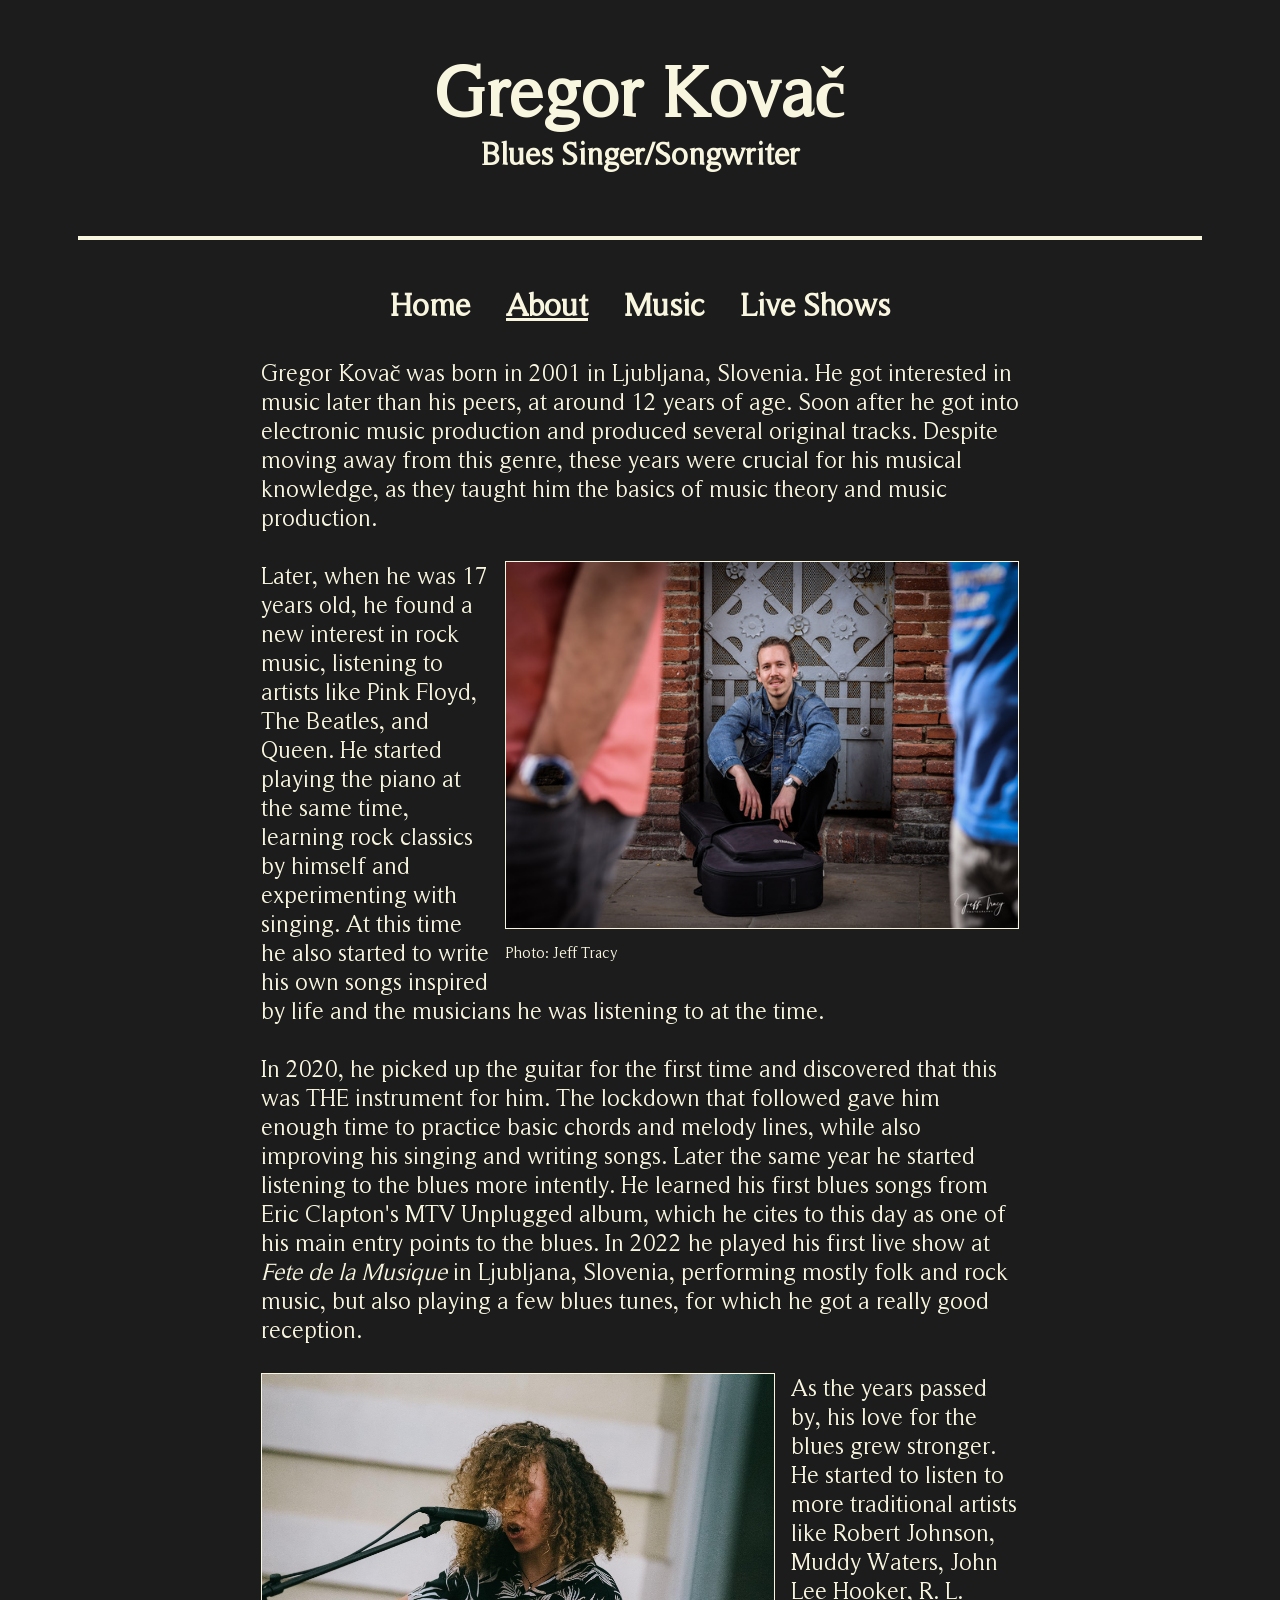
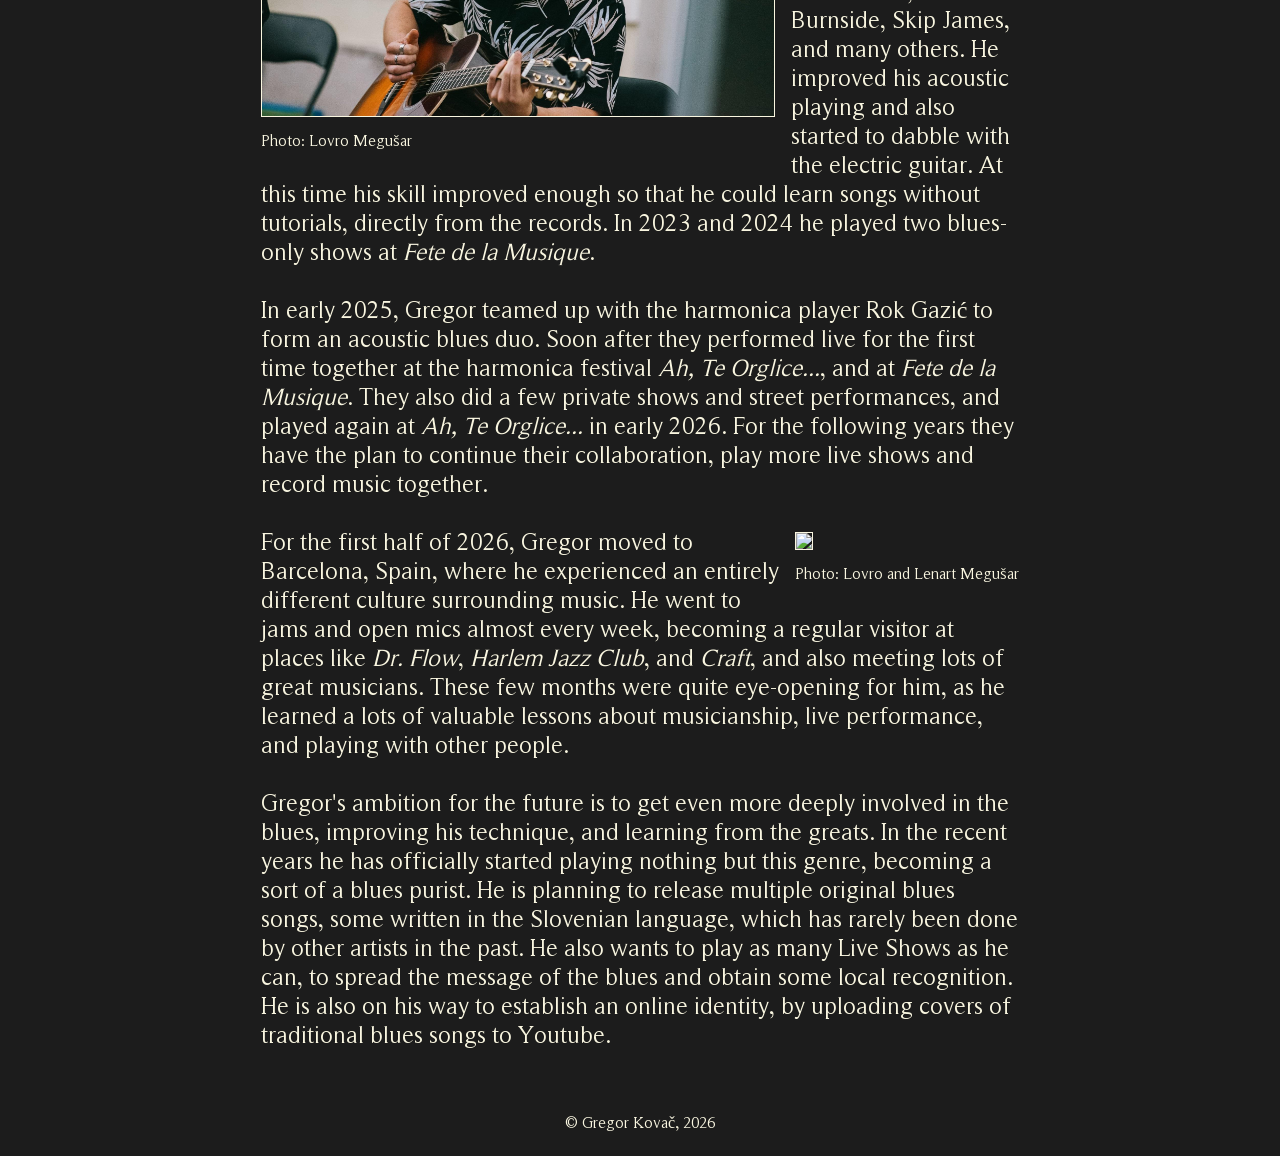
==== about.html @ 27a19f82 "Initial commit" ====
<!doctype html>
<html>
  <head>
    <link rel="stylesheet" href="style.css" />
    <title>Gregor Kovač</title>
    <link rel="icon" type="image/x-icon" href="images/favicon.ico">
  </head>

  <body>
    <h1 class="fade-in">Gregor Kovač</h1>
    <h2 id="subtitle" class="fade-in delay-1">Blues Singer/Songwriter</h2>
    <br></br>
    <div class="horizontal-line"></div>
    <br></br>
    <div class="fade-in delay-1" id="page-buttons">
      <a href="index.html" class="page-button">Home</a>
      <a href="about.html" class="page-button page-button-active">About</a>
      <a href="music.html" class="page-button">Music</a>
      <a href="live.html" class="page-button">Live Shows</a>
    </div>
    <div class="body-content fade-in delay-3">
      <p>
        Gregor Kovač was born in 2001 in Ljubljana, Slovenia. He got interested in music
        later than his peers, at around 12 years of age. Soon after he got into electronic music
        production and produced several original tracks. Despite moving away from this genre, 
        these years were crucial for his musical knowledge, as they taught him the basics of 
        music theory and music production. 
        <br/> <br/>
        <span class="wrap-right">
          <img src="images/gregor3.jpeg" width="512px"/>
          <br/>
          <span class="imgcaption">Photo: Jeff Tracy</span>
        </span>
        Later, when he was 17 years old, he found a new interest in rock music, listening to artists like
        Pink Floyd, The Beatles, and Queen. He started playing the piano at the same time, learning rock
        classics by himself and experimenting with singing. At this time he also started to write his
        own songs inspired by life and the musicians he was listening to at the time.
        <br/><br/>
        In 2020, he picked up the guitar for the first time and discovered that this was THE instrument for
        him. The lockdown that followed gave him enough time to practice basic chords and melody lines, while
        also improving his singing and writing songs. Later the same year he started listening to the blues more
        intently. He learned his first blues songs from Eric Clapton's MTV Unplugged album, which he cites
        to this day as one of his main entry points to the blues. In 2022 he played his first live show at <i>Fete de la Musique</i>
        in Ljubljana, Slovenia, performing mostly folk and rock music, but also playing a few blues tunes,
        for which he got a really good reception.
        <br/><br/>
        <span class="wrap-left">
          <img src="images/gregor4.JPG" width="512px"/>
          <br/>
          <span class="imgcaption">Photo: Lovro Megušar</span>
        </span>
        As the years passed by, his love for the blues grew stronger. He started to listen to more traditional
        artists like Robert Johnson, Muddy Waters, John Lee Hooker, R. L. Burnside, Skip James, and many others. 
        He improved his acoustic playing and also started to dabble with the electric guitar. 
        At this time his skill improved enough so that he could learn songs without tutorials, directly from the records.
        In 2023 and 2024 he played two blues-only shows at <i>Fete de la Musique</i>.
        <br/><br/>
        In early 2025, Gregor teamed up with the harmonica player Rok Gazić to form an acoustic blues duo. Soon after
        they performed live for the first time together at the harmonica festival <i>Ah, Te Orglice...</i>, and at
        <i>Fete de la Musique</i>. They also did a few private shows and street performances, and played again at <i>Ah, Te Orglice...</i>
        in early 2026. For the following years they have the plan to continue their collaboration, play more live
        shows and record music together. 
        <br/><br/>
        <span class="wrap-right">
          <img src="images/gregor2.jpg" width="512px"/>
          <br/>
          <span class="imgcaption">Photo: Lovro and Lenart Megušar</span>
        </span>
        For the first half of 2026, Gregor moved to Barcelona, Spain, where he experienced an entirely different
        culture surrounding music. He went to jams and open mics almost every week, becoming a regular visitor
        at places like <i>Dr. Flow</i>, <i>Harlem Jazz Club</i>, and <i>Craft</i>, and also meeting
        lots of great musicians. These few months were quite eye-opening for him, as he learned a lots of
        valuable lessons about musicianship, live performance, and playing with other people.
        <br/><br/>
        Gregor's ambition for the future is to get even more deeply involved in the blues, improving his technique,
        and learning from the greats. In the recent years he has officially started playing nothing but this genre, 
        becoming a sort of a blues purist. He is planning to release multiple original blues songs, some written
        in the Slovenian language, which has rarely been done by other artists in the past. He also wants to play
        as many Live Shows as he can, to spread the message of the blues and obtain some local recognition. He is also
        on his way to establish an online identity, by uploading covers of traditional blues songs to Youtube.
      </p>
    </div>
    <!-- <div class="horizontal-line-thin"></div> -->
    <div class="footer">&copy; Gregor Kovač, 2026</div>

  </body>
</html>
---- style.css ----
@font-face {
  font-family: "OldStyle";
  src: url("./fonts/OLDSH___.TTF") format("truetype");
  font-weight: normal;
  font-style: normal;
}

@font-face {
  font-family: "RomanSerif";
  src: url("./fonts/RomanSerif.ttf") format("truetype");
  font-weight: normal;
  font-style: normal;
}

:root {
  --bg: #1c1c1c;
  --text: #f9f6e0;
  --hover: #2f2f2f;
  --link: #ff3e3e;
  --link-hover: #ff9090;
}

body {
  font-family: "RomanSerif", serif;
  background-color: var(--bg);
  color: var(--text);
}

.fade-in {
  opacity: 0;
  animation: fadeIn 1s ease forwards;
}

.delay-1 {
  animation-delay: 0s;
}
.delay-2 {
  animation-delay: 0.2s;
}
.delay-3 {
  animation-delay: 0.4s;
}
.delay-4 {
  animation-delay: 0.6s;
}
.delay-5 {
  animation-delay: 0.8s;
}

@keyframes fadeIn {
  from {
    opacity: 0;
  }
  to {
    opacity: 1;
  }
}

h1 {
  font-size: 72px;
  text-align: center;
  transition: color 0.5s ease;
}

h2 {
  font-size: 32px;
  text-align: center;
}

h3 {
  font-size: 28px;
  text-align: center;
}

#subtitle {
  padding-top: 0px;
  margin-top: -48px;
}

.horizontal-line {
  outline: 2px solid var(--text);
  margin-left: 72px;
  margin-right: 72px;
  transform: scaleX(0);
  transform-origin: center;
  animation: lineGrow 1s ease forwards;
}

.horizontal-line-thin {
  outline: 1px solid var(--text);
  margin-left: 72px;
  margin-right: 72px;
}

@keyframes lineGrow {
  to {
    transform: scaleX(1);
  }
}

p {
  font-size: 24px;
  padding-left: 20%;
  padding-right: 20%;
}

.page-button {
  font-size: 32px;
  text-align: center;
  color: var(--text);
  text-decoration: none;
  /* display: block; */
  font-weight: bold;
  padding: 10px;
  border-radius: 4px;
  transition: background-color 0.5s ease;
}

.page-button:hover {
  color: var(--text);
  background-color: var(--hover);
}

.page-button-active {
  text-decoration: underline;
}

#page-buttons {
  display: flex;
  justify-content: center;
  gap: 16px;
}

.card {
  display: flex;
  align-items: flex-start;
  gap: 20px;
  padding: 16px;
  /* border: 1px solid var(--text); */
  border: 1px solid var(--text);
  border-radius: 4px;
  width: 70%;
  margin: 32px auto;
  transition:
    background-color 0.5s ease,
    scale 0.5s ease,
    border-right-width 0.5s ease,
    border-bottom-width 0.5s ease;
}

.card:hover {
  background-color: var(--hover);
  scale: 1.02;
}

.card-content {
  display: flex;
  flex-direction: column;
}

.card-title {
  font-size: 42px;
  font-weight: bold;
  margin-bottom: 8px;
}

.card-body {
  font-size: 24px;
}

.card-link {
  display: block;
  text-decoration: none;
  color: inherit;
}

a {
  color: var(--link);
  transition:
    color 0.5s ease,
    scale 0.5s ease;
}

a:hover {
  color: var(--link-hover);
}

.wrap-right {
  float: right;
  margin: 0 0 16px 16px;
}

.wrap-left {
  float: left;
  margin: 0 16px 16px 0;
}

.imgcaption {
  margin-top: 3px;
  font-size: 16px;
  text-align: left;
  color: var(--text);
}

img {
  border: 1px solid var(--text);
  /* border-radius: 4px; */
}

.footer {
  text-align: center;
  margin-top: 64px;
  margin-bottom: 24px;
}
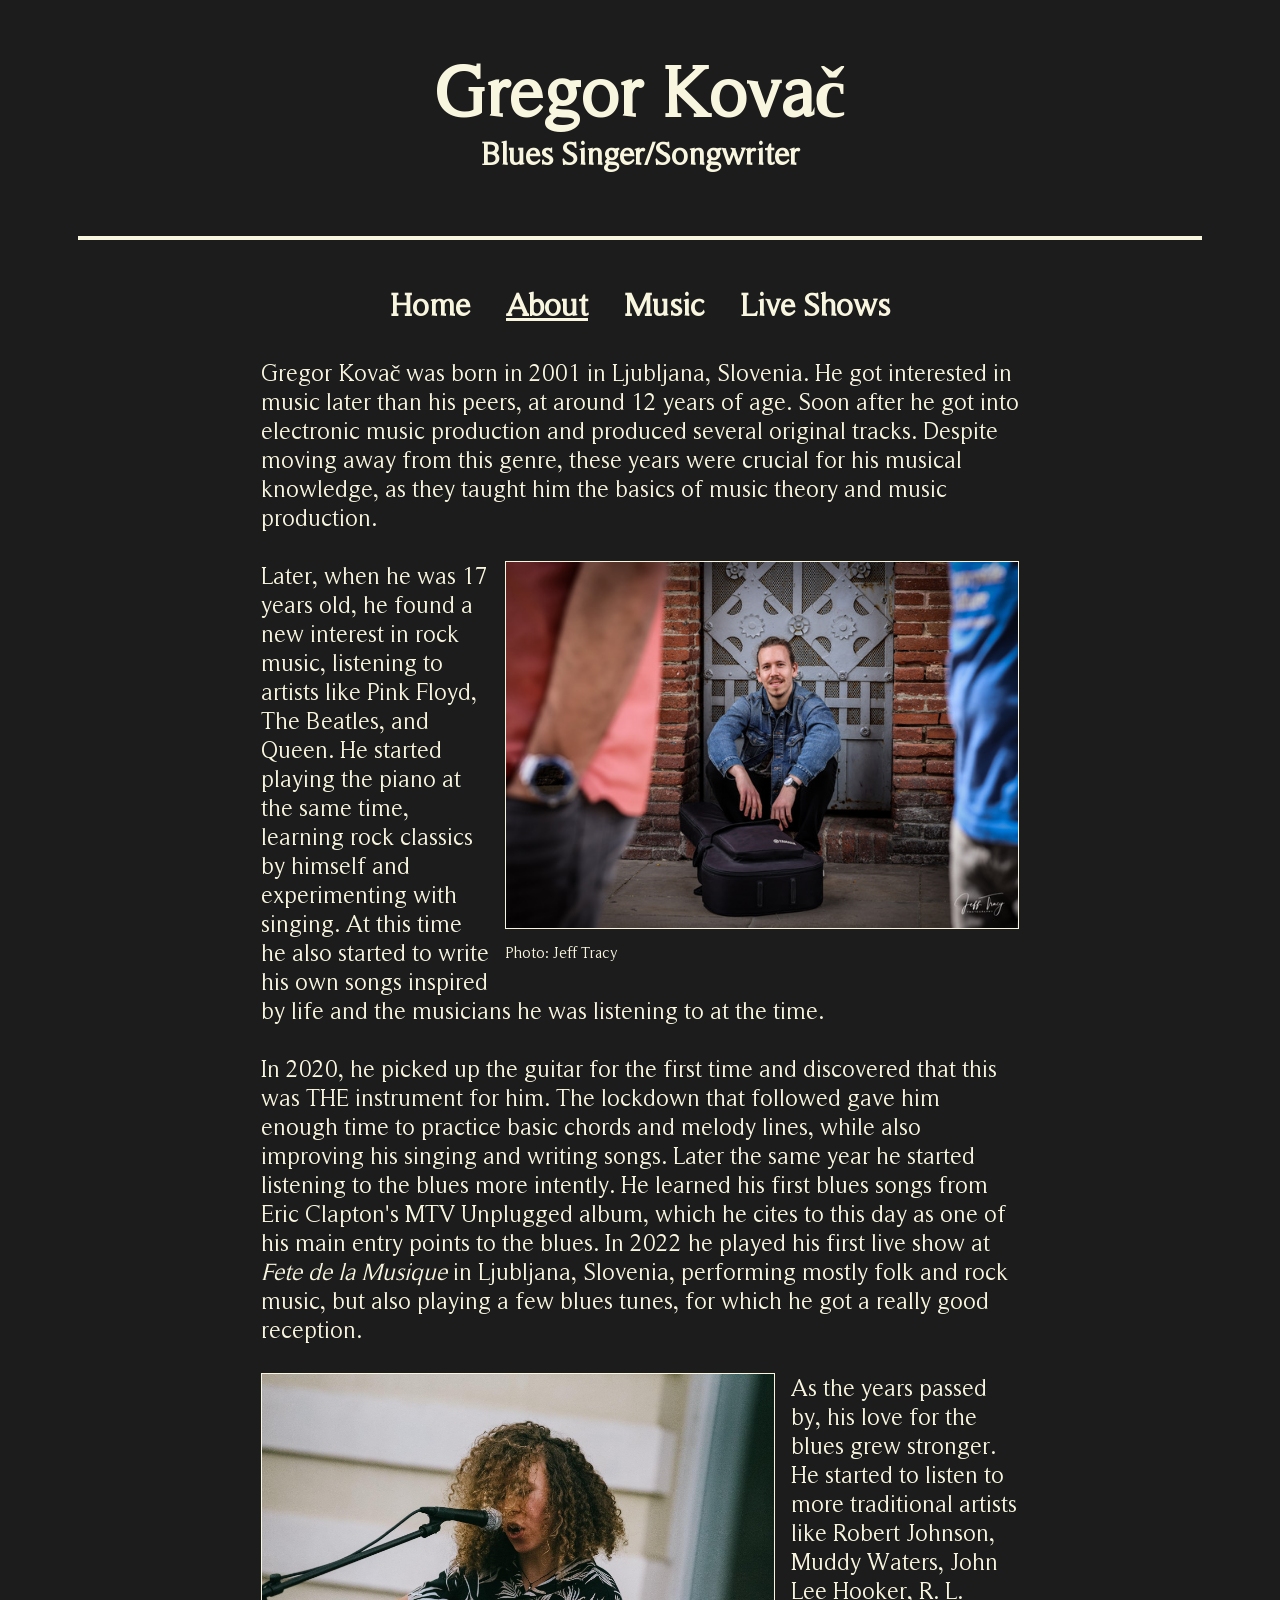
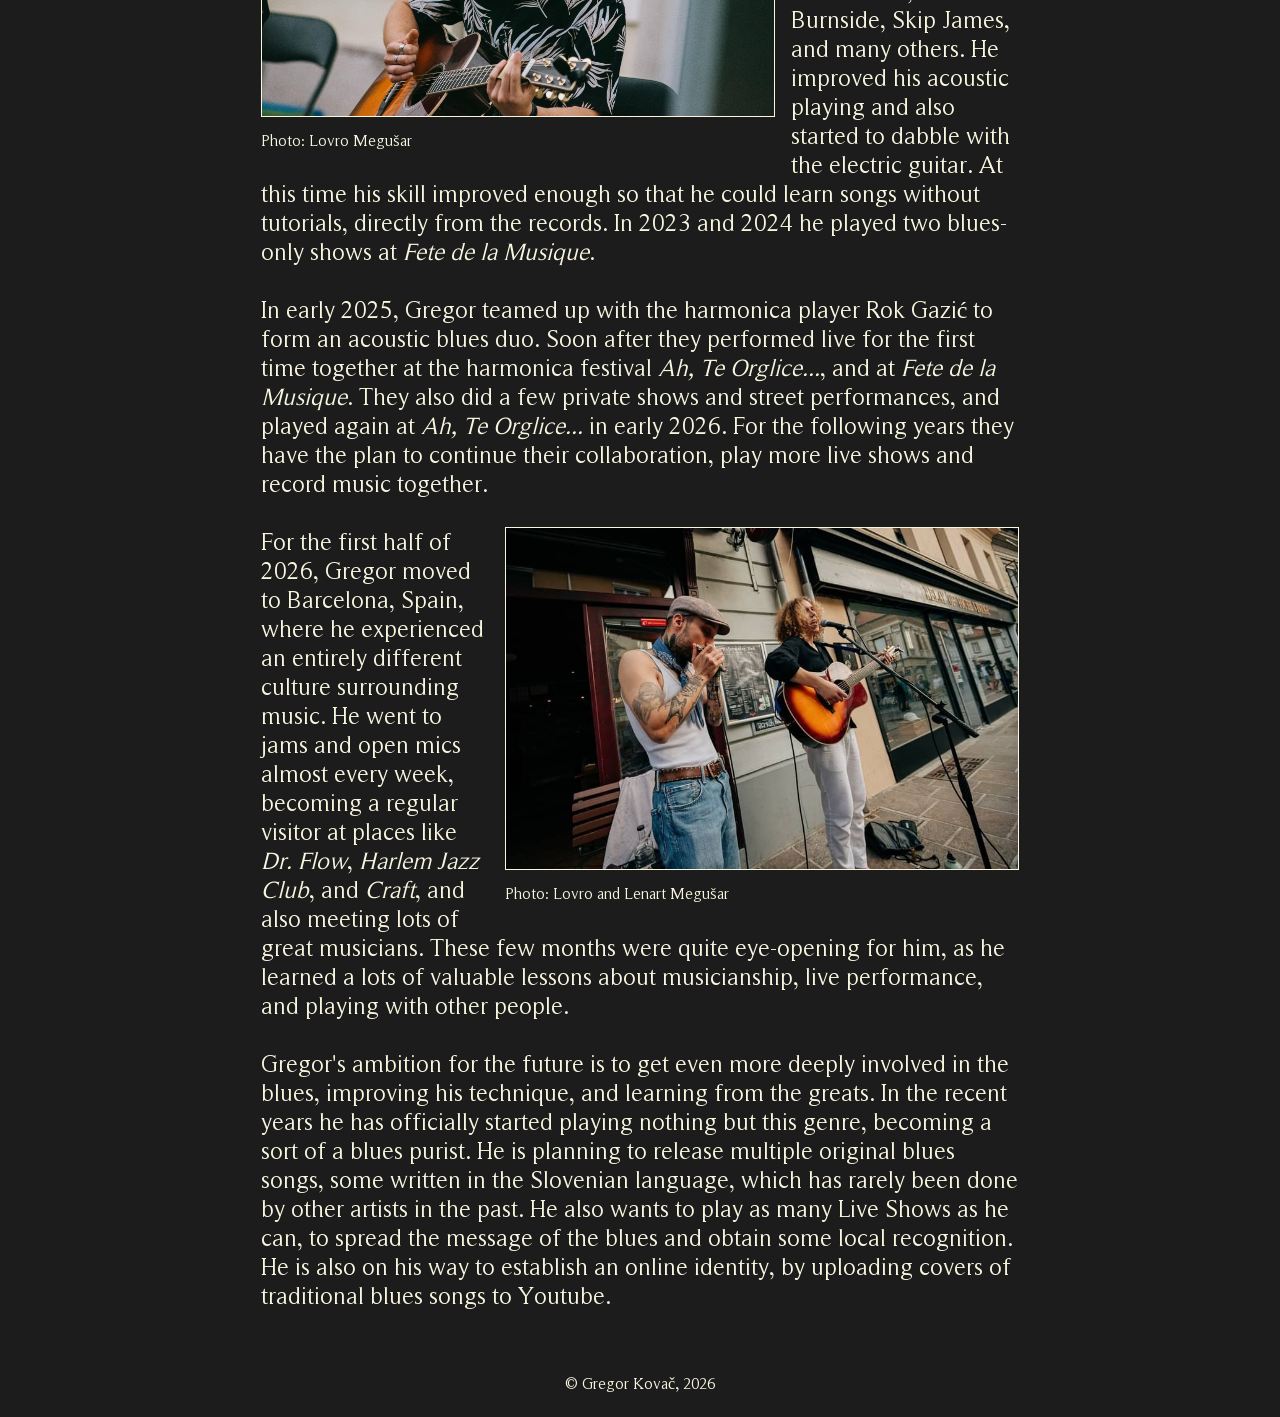
==== commit 8c51c2b3: "Image name fix" ====
--- a/about.html
+++ b/about.html
@@ -62,7 +62,7 @@
         shows and record music together. 
         <br/><br/>
         <span class="wrap-right">
-          <img src="images/gregor2.jpg" width="512px"/>
+          <img src="images/gregor2.JPG" width="512px"/>
           <br/>
           <span class="imgcaption">Photo: Lovro and Lenart Megušar</span>
         </span>
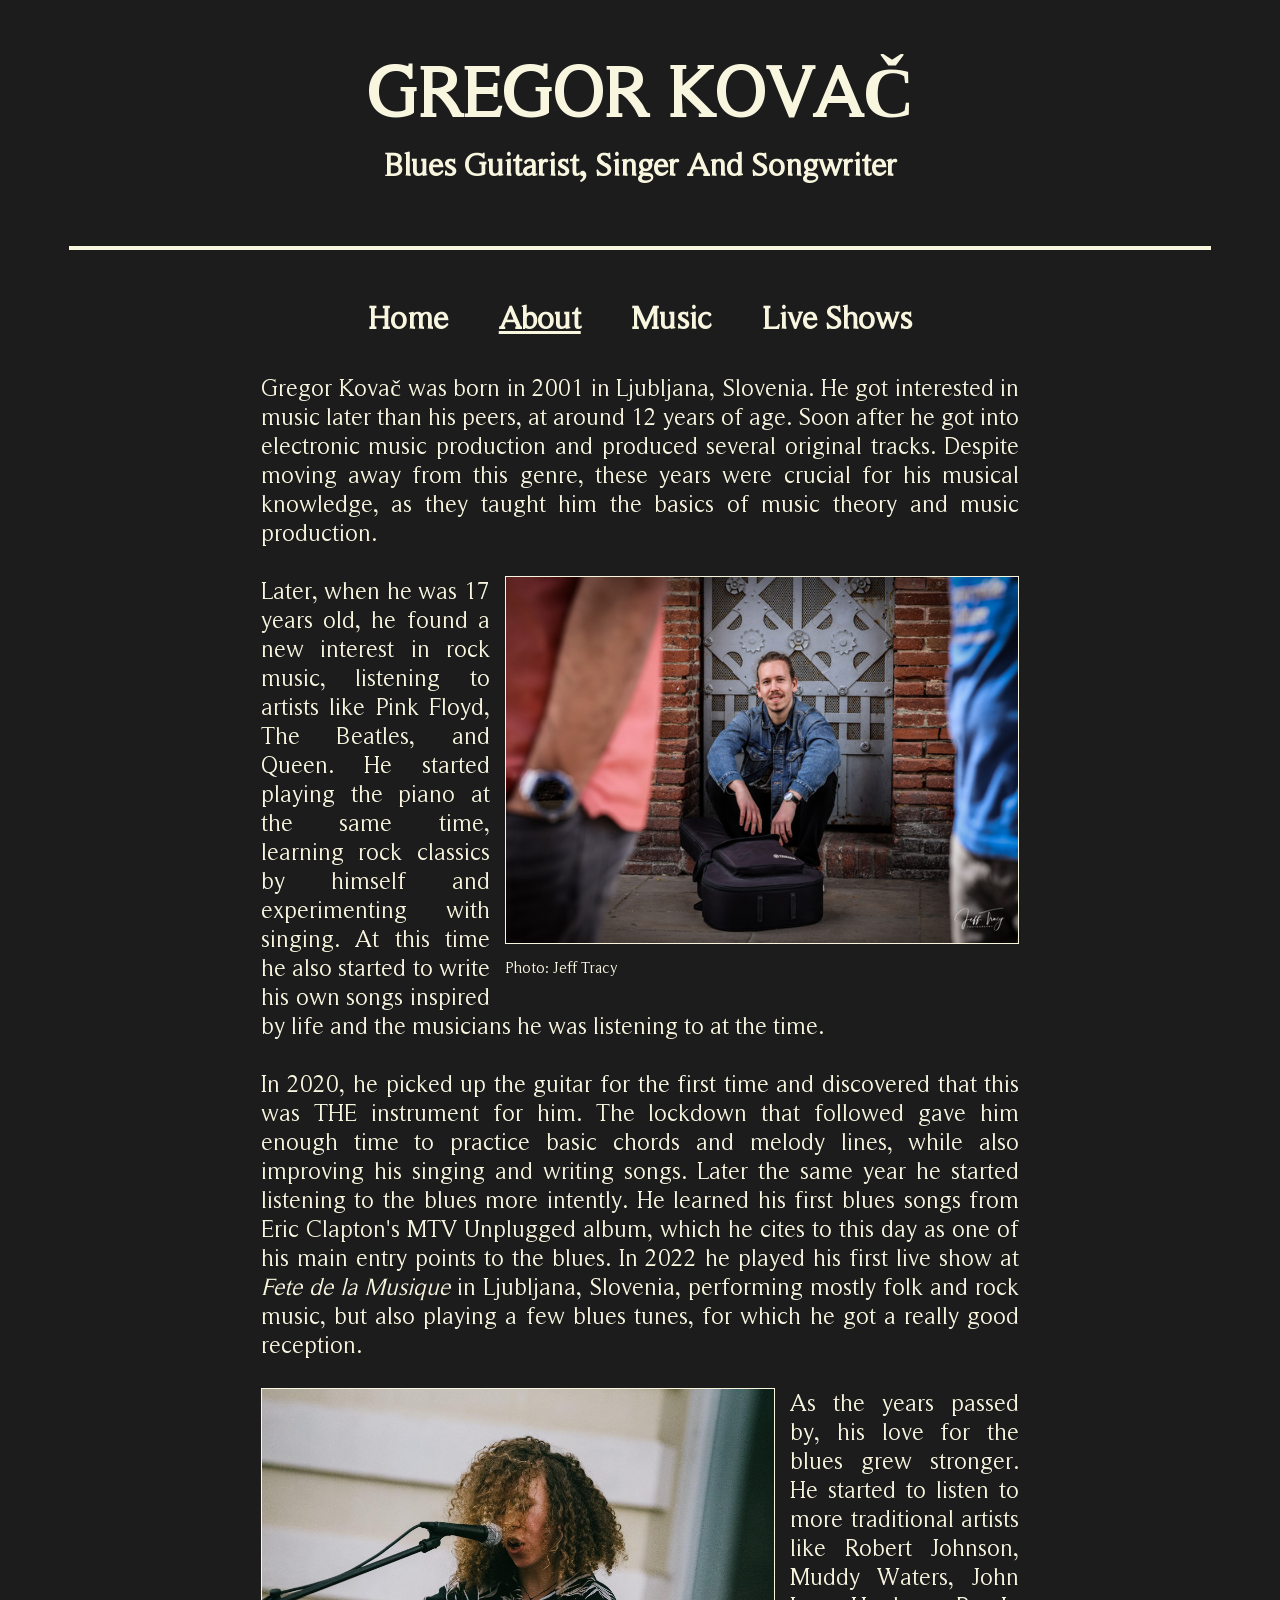
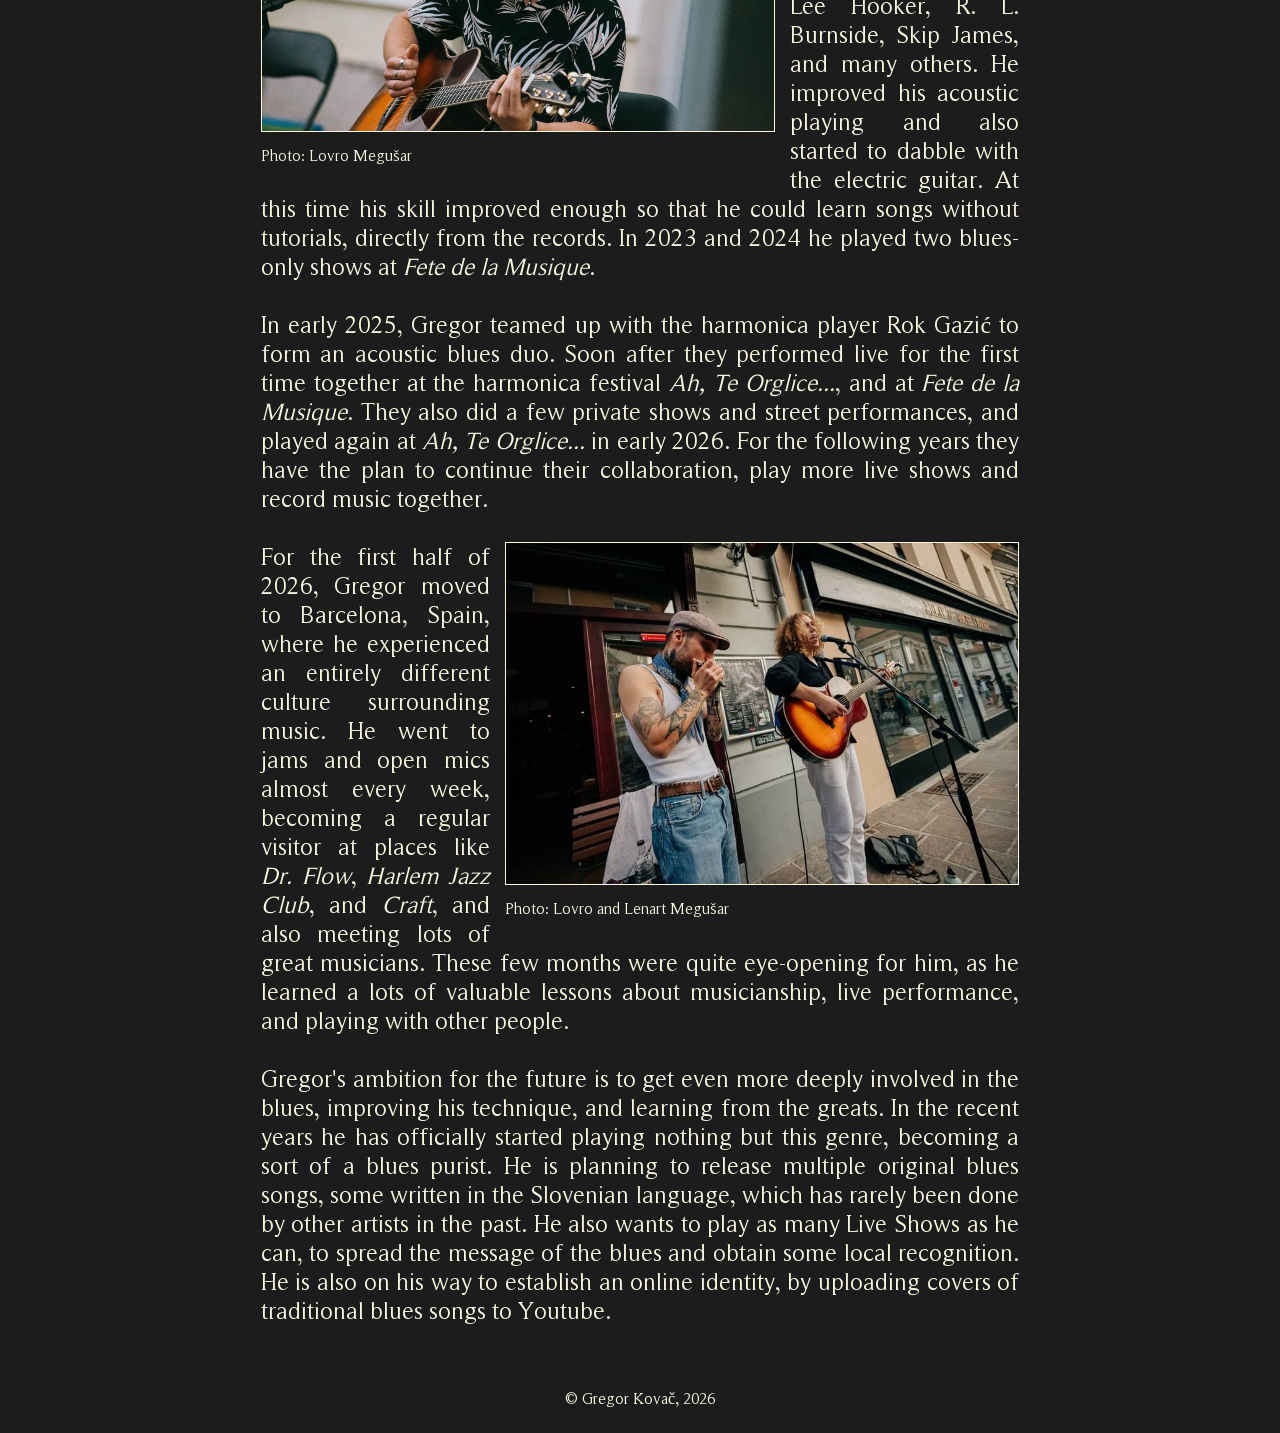
==== commit dba97941: "Add mobile styling" ====
--- a/about.html
+++ b/about.html
@@ -1,14 +1,15 @@
 <!doctype html>
 <html>
   <head>
+    <meta name="viewport" content="width=device-width, initial-scale=1.0">
     <link rel="stylesheet" href="style.css" />
     <title>Gregor Kovač</title>
     <link rel="icon" type="image/x-icon" href="images/favicon.ico">
   </head>
 
   <body>
-    <h1 class="fade-in">Gregor Kovač</h1>
-    <h2 id="subtitle" class="fade-in delay-1">Blues Singer/Songwriter</h2>
+    <h1 class="fade-in">GREGOR KOVAČ</h1>
+    <h2 id="subtitle" class="fade-in delay-1">Blues Guitarist, Singer And Songwriter</h2>
     <br></br>
     <div class="horizontal-line"></div>
     <br></br>
@@ -27,7 +28,7 @@
         music theory and music production. 
         <br/> <br/>
         <span class="wrap-right">
-          <img src="images/gregor3.jpeg" width="512px"/>
+          <img src="images/gregor3.jpeg" class="text-img"/>
           <br/>
           <span class="imgcaption">Photo: Jeff Tracy</span>
         </span>
@@ -45,7 +46,7 @@
         for which he got a really good reception.
         <br/><br/>
         <span class="wrap-left">
-          <img src="images/gregor4.JPG" width="512px"/>
+          <img src="images/gregor4.JPG" class="text-img"/>
           <br/>
           <span class="imgcaption">Photo: Lovro Megušar</span>
         </span>
@@ -62,7 +63,7 @@
         shows and record music together. 
         <br/><br/>
         <span class="wrap-right">
-          <img src="images/gregor2.JPG" width="512px"/>
+          <img src="images/gregor2.JPG" class="text-img"/>
           <br/>
           <span class="imgcaption">Photo: Lovro and Lenart Megušar</span>
         </span>
--- a/style.css
+++ b/style.css
@@ -18,6 +18,7 @@
   --hover: #2f2f2f;
   --link: #ff3e3e;
   --link-hover: #ff9090;
+  --grey: #c1c1c1;
 }
 
 body {
@@ -74,13 +75,13 @@
 
 #subtitle {
   padding-top: 0px;
-  margin-top: -48px;
+  margin-top: -3%;
 }
 
 .horizontal-line {
   outline: 2px solid var(--text);
-  margin-left: 72px;
-  margin-right: 72px;
+  margin-left: 5%;
+  margin-right: 5%;
   transform: scaleX(0);
   transform-origin: center;
   animation: lineGrow 1s ease forwards;
@@ -88,8 +89,8 @@
 
 .horizontal-line-thin {
   outline: 1px solid var(--text);
-  margin-left: 72px;
-  margin-right: 72px;
+  margin-left: 5%;
+  margin-right: 5%;
 }
 
 @keyframes lineGrow {
@@ -102,6 +103,7 @@
   font-size: 24px;
   padding-left: 20%;
   padding-right: 20%;
+  text-align: justify;
 }
 
 .page-button {
@@ -111,7 +113,7 @@
   text-decoration: none;
   /* display: block; */
   font-weight: bold;
-  padding: 10px;
+  padding: 1%;
   border-radius: 4px;
   transition: background-color 0.5s ease;
 }
@@ -128,19 +130,18 @@
 #page-buttons {
   display: flex;
   justify-content: center;
-  gap: 16px;
+  gap: 2%;
 }
 
 .card {
   display: flex;
   align-items: flex-start;
-  gap: 20px;
-  padding: 16px;
-  /* border: 1px solid var(--text); */
+  gap: 10%;
+  padding: 1%;
   border: 1px solid var(--text);
   border-radius: 4px;
   width: 70%;
-  margin: 32px auto;
+  margin: 2% auto;
   transition:
     background-color 0.5s ease,
     scale 0.5s ease,
@@ -153,6 +154,11 @@
   scale: 1.02;
 }
 
+.card-grey {
+  border: 1px solid var(--grey);
+  color: var(--grey);
+}
+
 .card-content {
   display: flex;
   flex-direction: column;
@@ -161,11 +167,19 @@
 .card-title {
   font-size: 42px;
   font-weight: bold;
-  margin-bottom: 8px;
+  margin-bottom: 2%;
+}
+
+.card-title-small {
+  font-size: 32px;
+  font-weight: bold;
+  margin-bottom: 2%;
 }
 
 .card-body {
   font-size: 24px;
+  word-break: break-word;
+  overflow-wrap: break-word;
 }
 
 .card-link {
@@ -187,16 +201,16 @@
 
 .wrap-right {
   float: right;
-  margin: 0 0 16px 16px;
+  margin: 0 0 2% 2%;
 }
 
 .wrap-left {
   float: left;
-  margin: 0 16px 16px 0;
+  margin: 0 2% 2% 0;
 }
 
 .imgcaption {
-  margin-top: 3px;
+  margin-top: 2%;
   font-size: 16px;
   text-align: left;
   color: var(--text);
@@ -209,6 +223,107 @@
 
 .footer {
   text-align: center;
-  margin-top: 64px;
-  margin-bottom: 24px;
-}
+  margin-top: 5%;
+  margin-bottom: 2%;
+}
+
+body {
+  text-align: justify;
+}
+
+.text-img {
+  width: 512px;
+}
+
+.c-caron {
+  position: relative;
+  display: inline-block;
+}
+
+.c-caron::after {
+  content: "ˇ";
+  position: absolute;
+  top: 5%;
+  left: 50%;
+  transform: translateX(-50%);
+
+  font-family: "Times New Roman", serif;
+  font-size: 0.75em;
+}
+
+@media (max-width: 768px) {
+  .card {
+    flex-direction: column;
+    align-items: center;
+  }
+
+  .card img {
+    width: 100%;
+    height: auto;
+  }
+
+  h1 {
+    font-size: 32px;
+  }
+
+  h2 {
+    font-size: 24px;
+  }
+
+  .page-button {
+    font-size: 16px;
+  }
+
+  #subtitle {
+    margin-top: -6%;
+    font-size: 16px;
+  }
+
+  .horizontal-line {
+    margin-top: -10%;
+    margin-bottom: -20%;
+  }
+
+  .card-body {
+    font-size: 14px;
+  }
+
+  .card-content {
+    font-size: 16px;
+    margin-top: 5%;
+  }
+
+  .imgcaption {
+    font-size: 10px;
+  }
+
+  body {
+    font-size: 16px;
+  }
+
+  footer {
+    font-size: 10px;
+  }
+
+  body-content {
+    font-size: 16px;
+  }
+
+  p {
+    font-size: 16px;
+    padding-left: 2%;
+    padding-right: 2%;
+  }
+
+  .text-img {
+    width: 100%;
+  }
+
+  .card-title {
+    font-size: 18px;
+  }
+
+  .card-title-small {
+    font-size: 16px;
+  }
+}
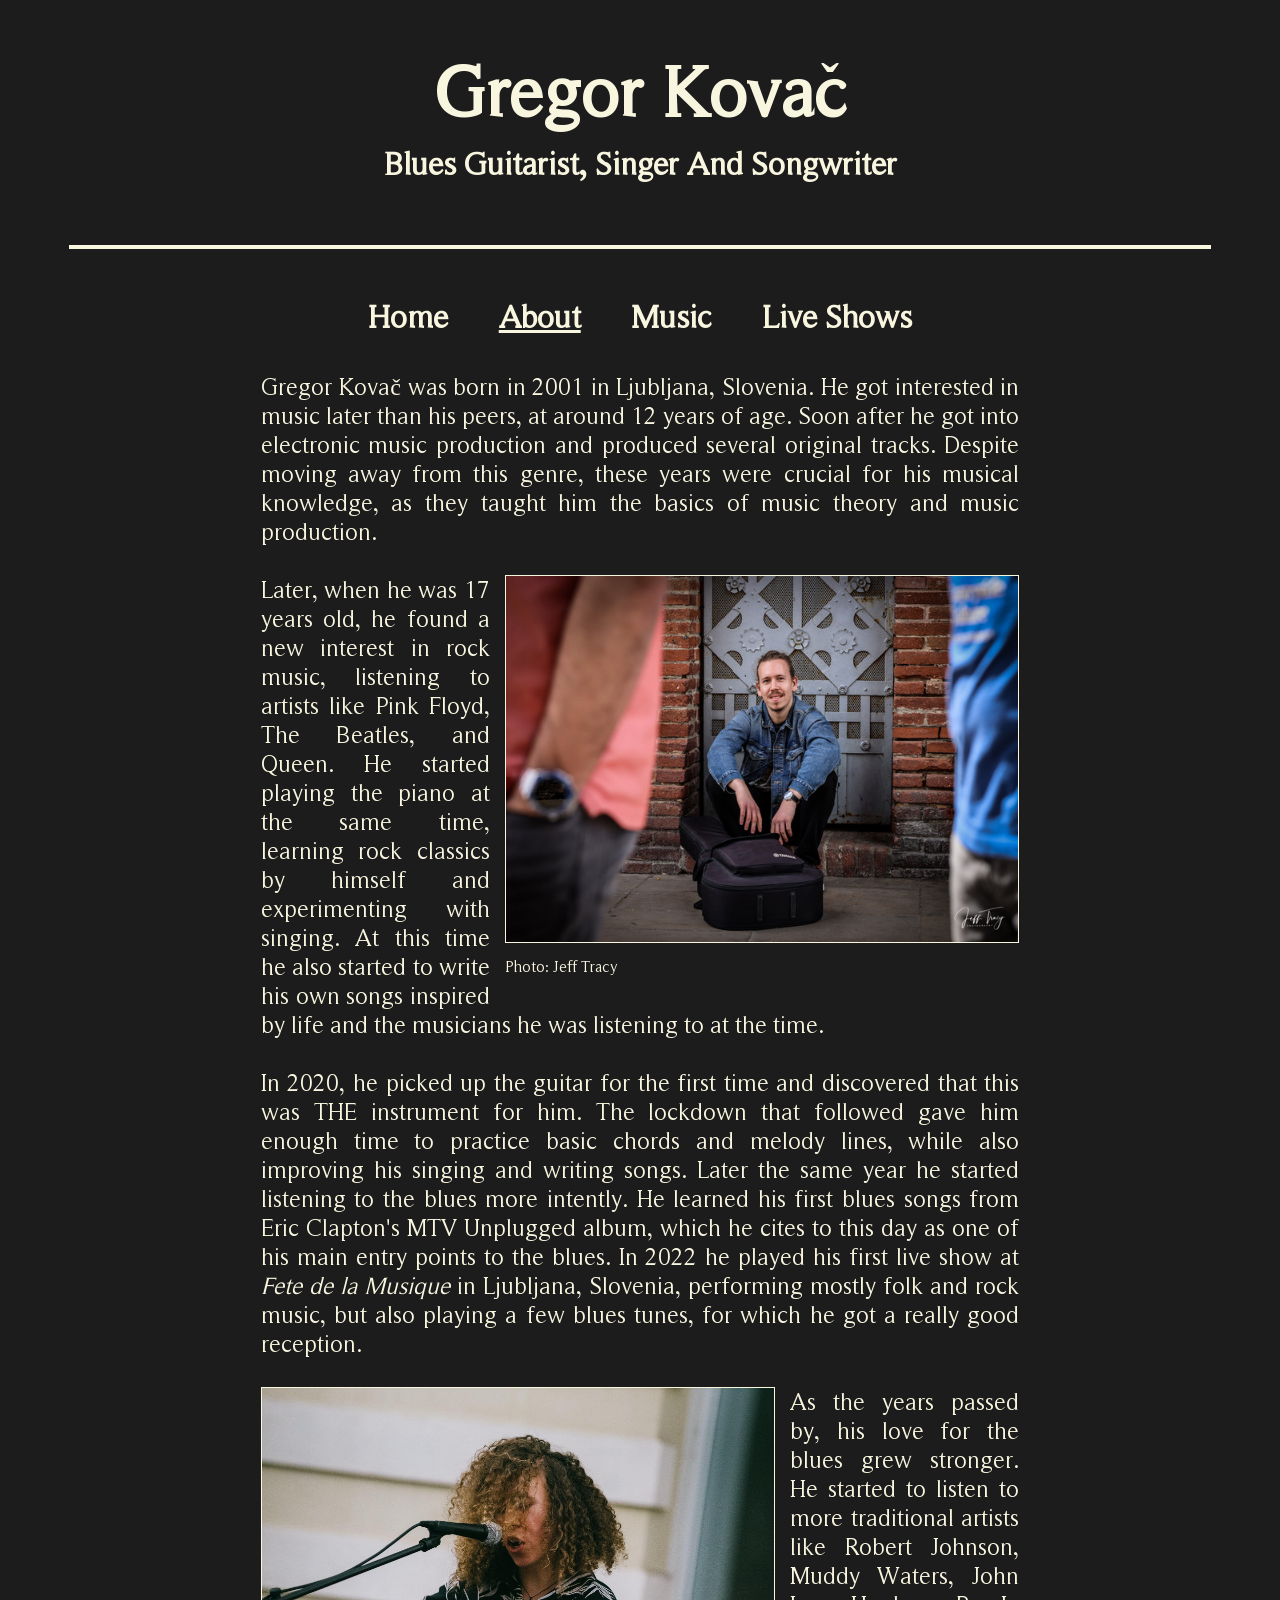
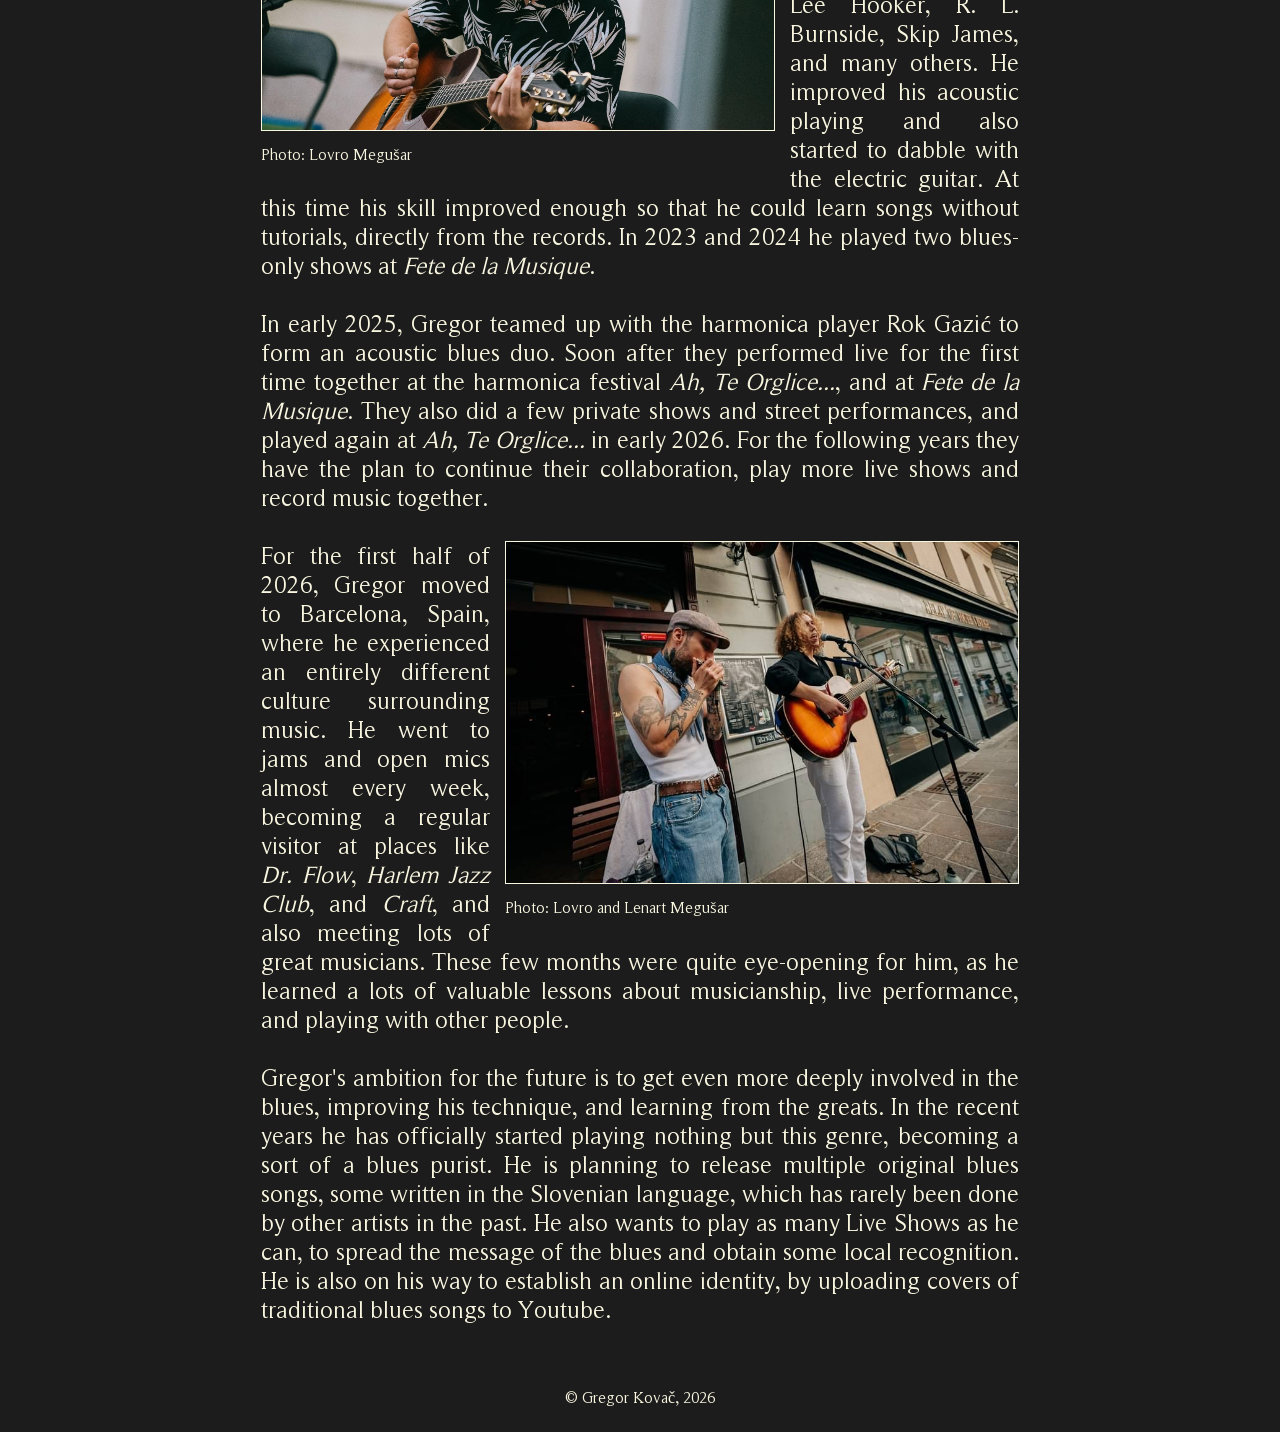
==== commit 8c3936b0: "Title fix" ====
--- a/about.html
+++ b/about.html
@@ -8,7 +8,7 @@
   </head>
 
   <body>
-    <h1 class="fade-in">GREGOR KOVAČ</h1>
+    <h1 class="fade-in">Gregor Kova<span class="c-caron">c</span></h1>
     <h2 id="subtitle" class="fade-in delay-1">Blues Guitarist, Singer And Songwriter</h2>
     <br></br>
     <div class="horizontal-line"></div>
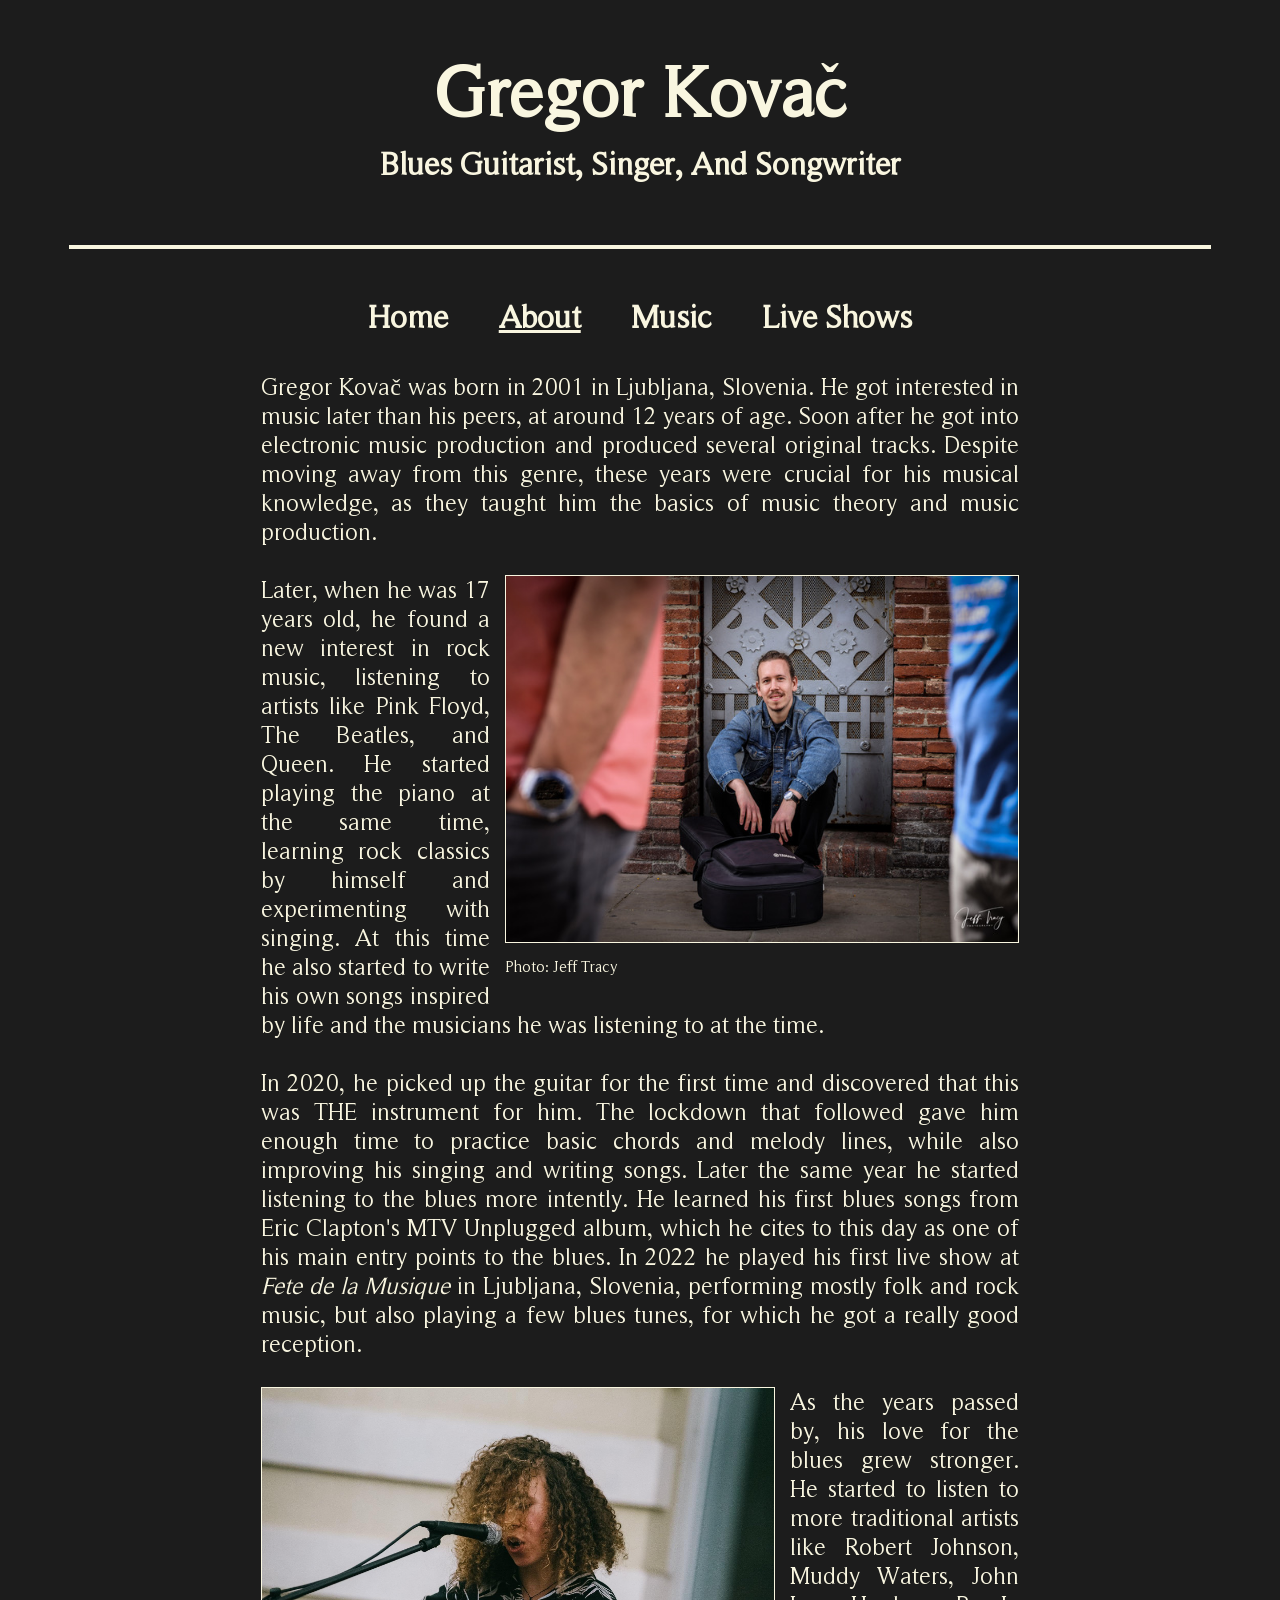
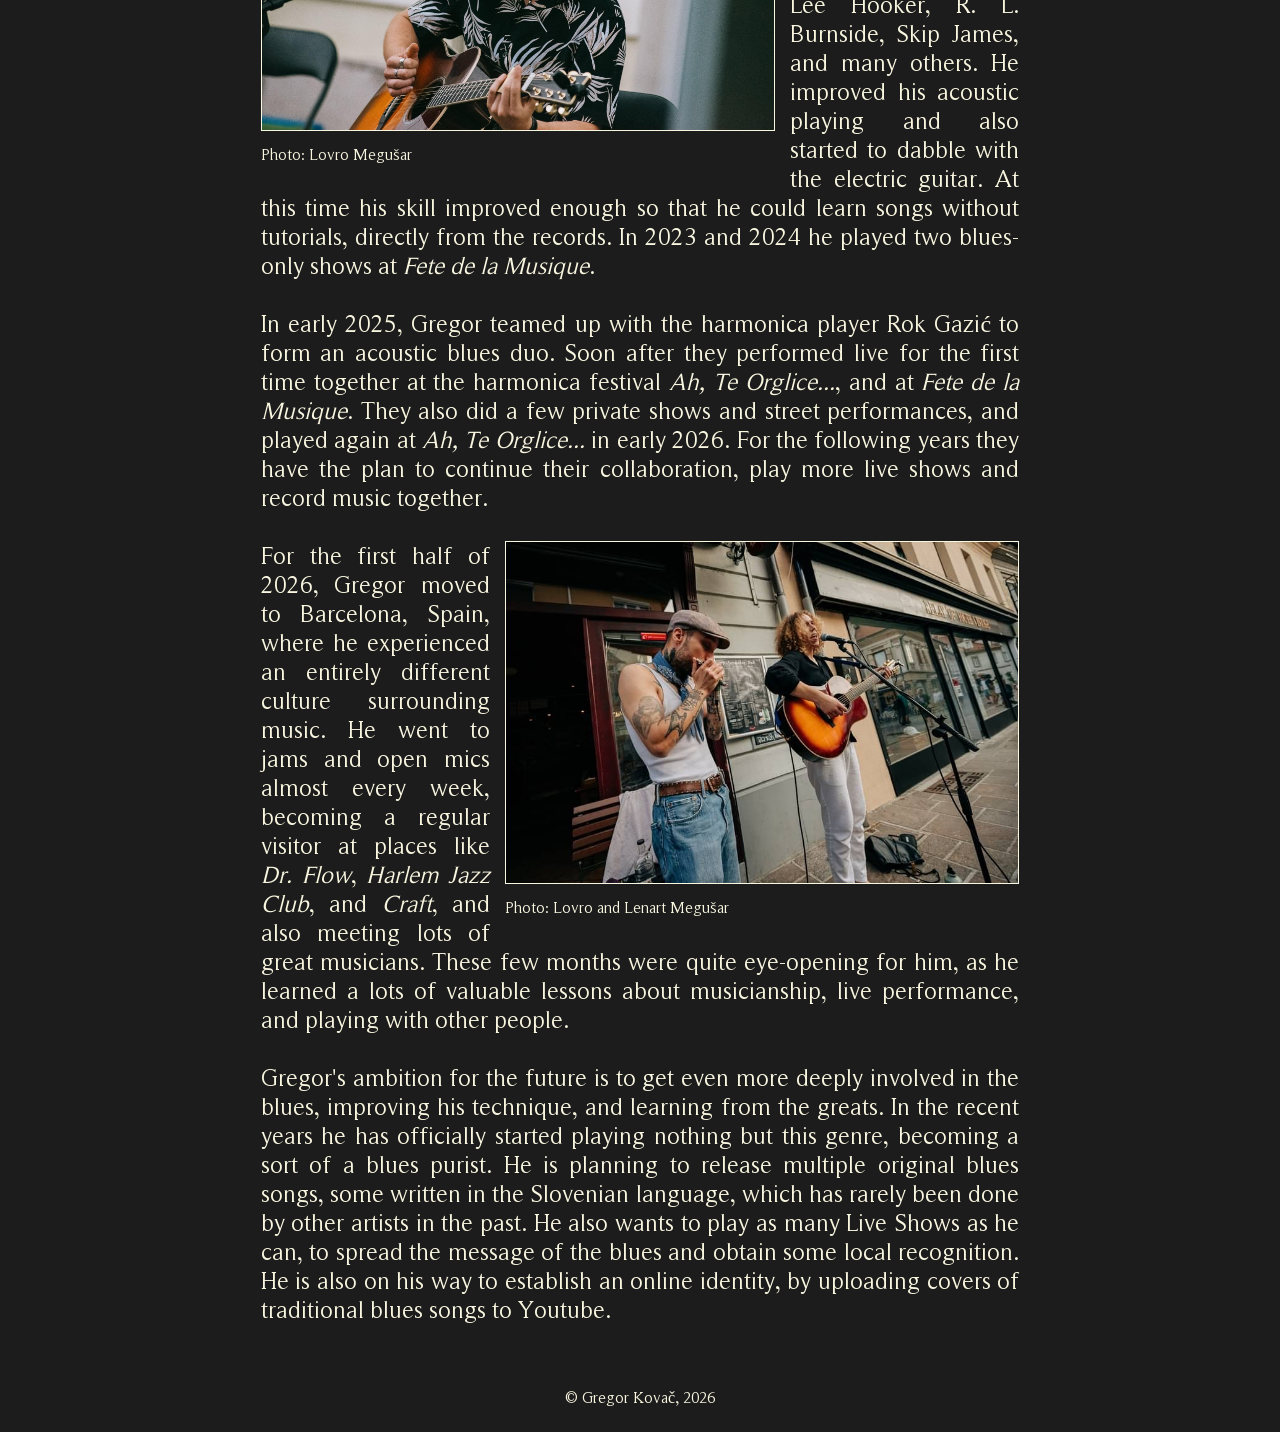
==== commit a9f371a2: "Comma" ====
--- a/about.html
+++ b/about.html
@@ -9,7 +9,7 @@
 
   <body>
     <h1 class="fade-in">Gregor Kova<span class="c-caron">c</span></h1>
-    <h2 id="subtitle" class="fade-in delay-1">Blues Guitarist, Singer And Songwriter</h2>
+    <h2 id="subtitle" class="fade-in delay-1">Blues Guitarist, Singer, And Songwriter</h2>
     <br></br>
     <div class="horizontal-line"></div>
     <br></br>
--- a/style.css
+++ b/style.css
@@ -136,7 +136,7 @@
 .card {
   display: flex;
   align-items: flex-start;
-  gap: 10%;
+  gap: 5%;
   padding: 1%;
   border: 1px solid var(--text);
   border-radius: 4px;
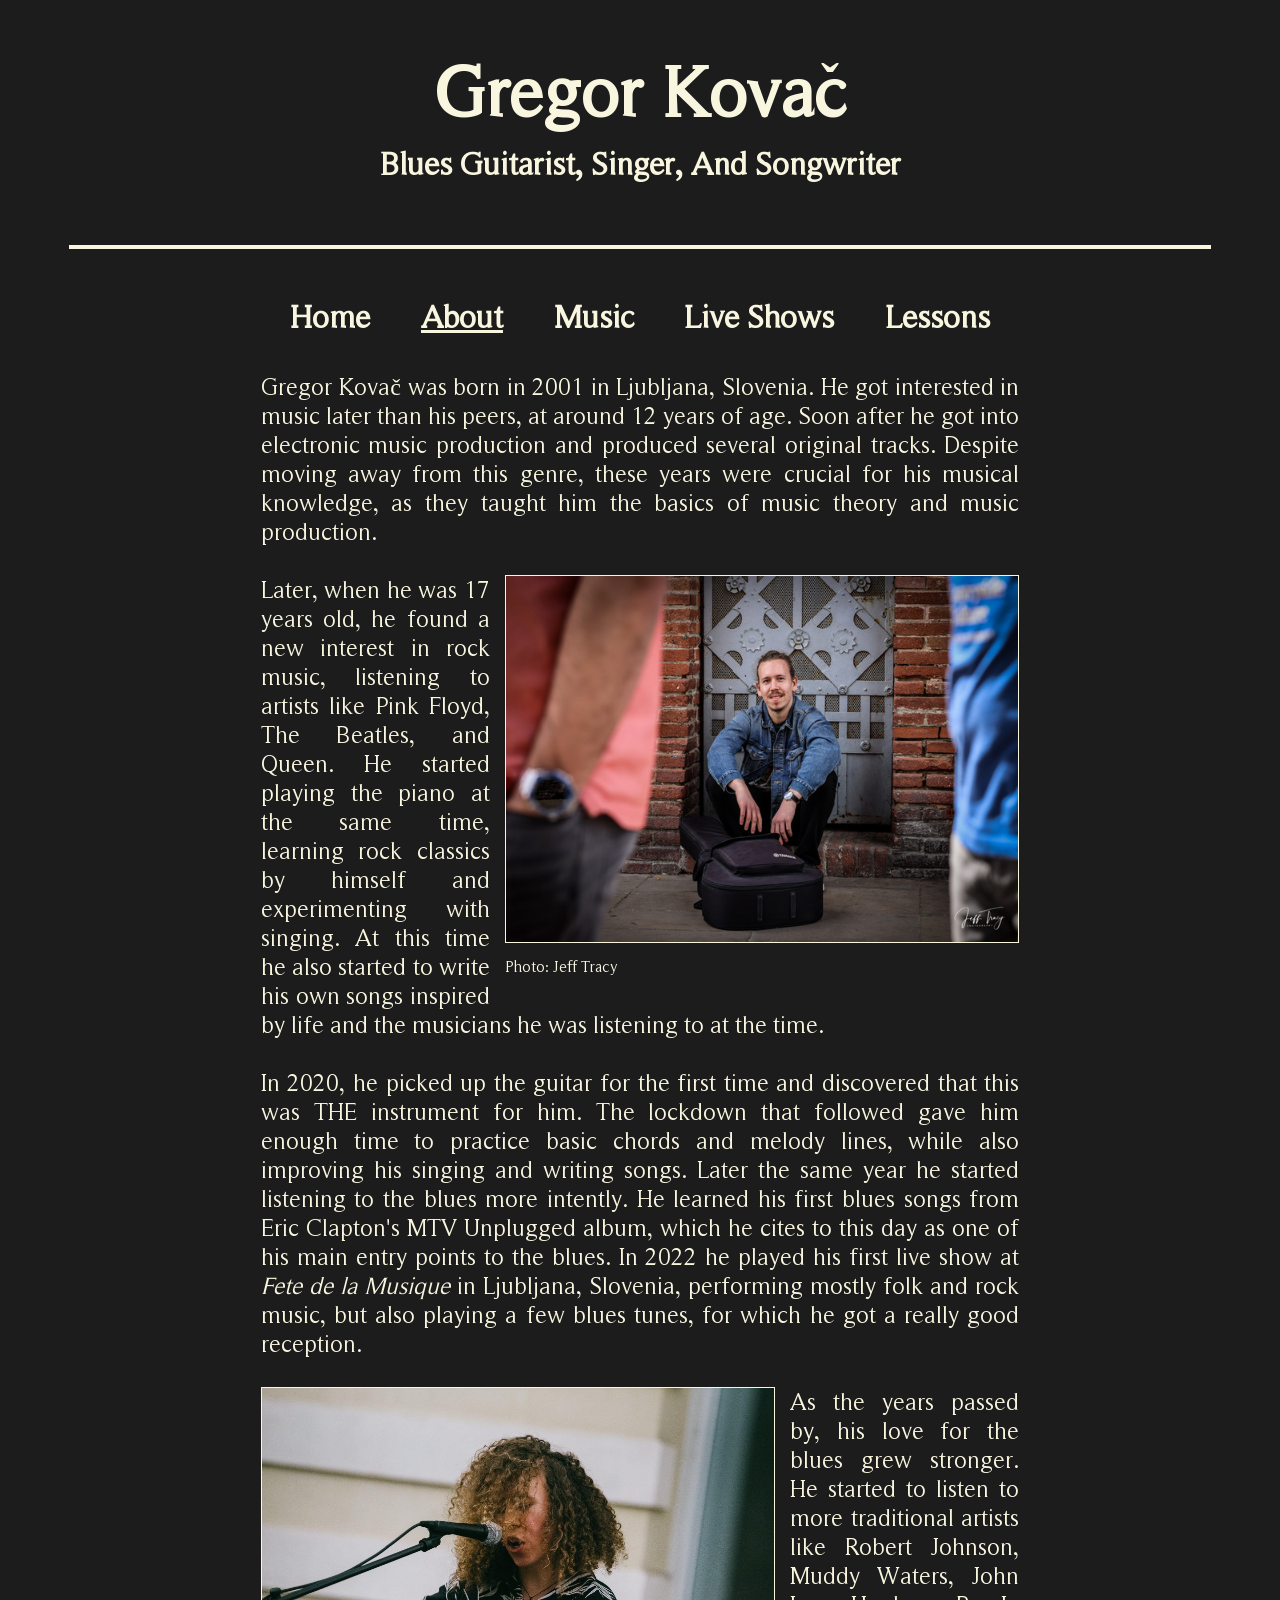
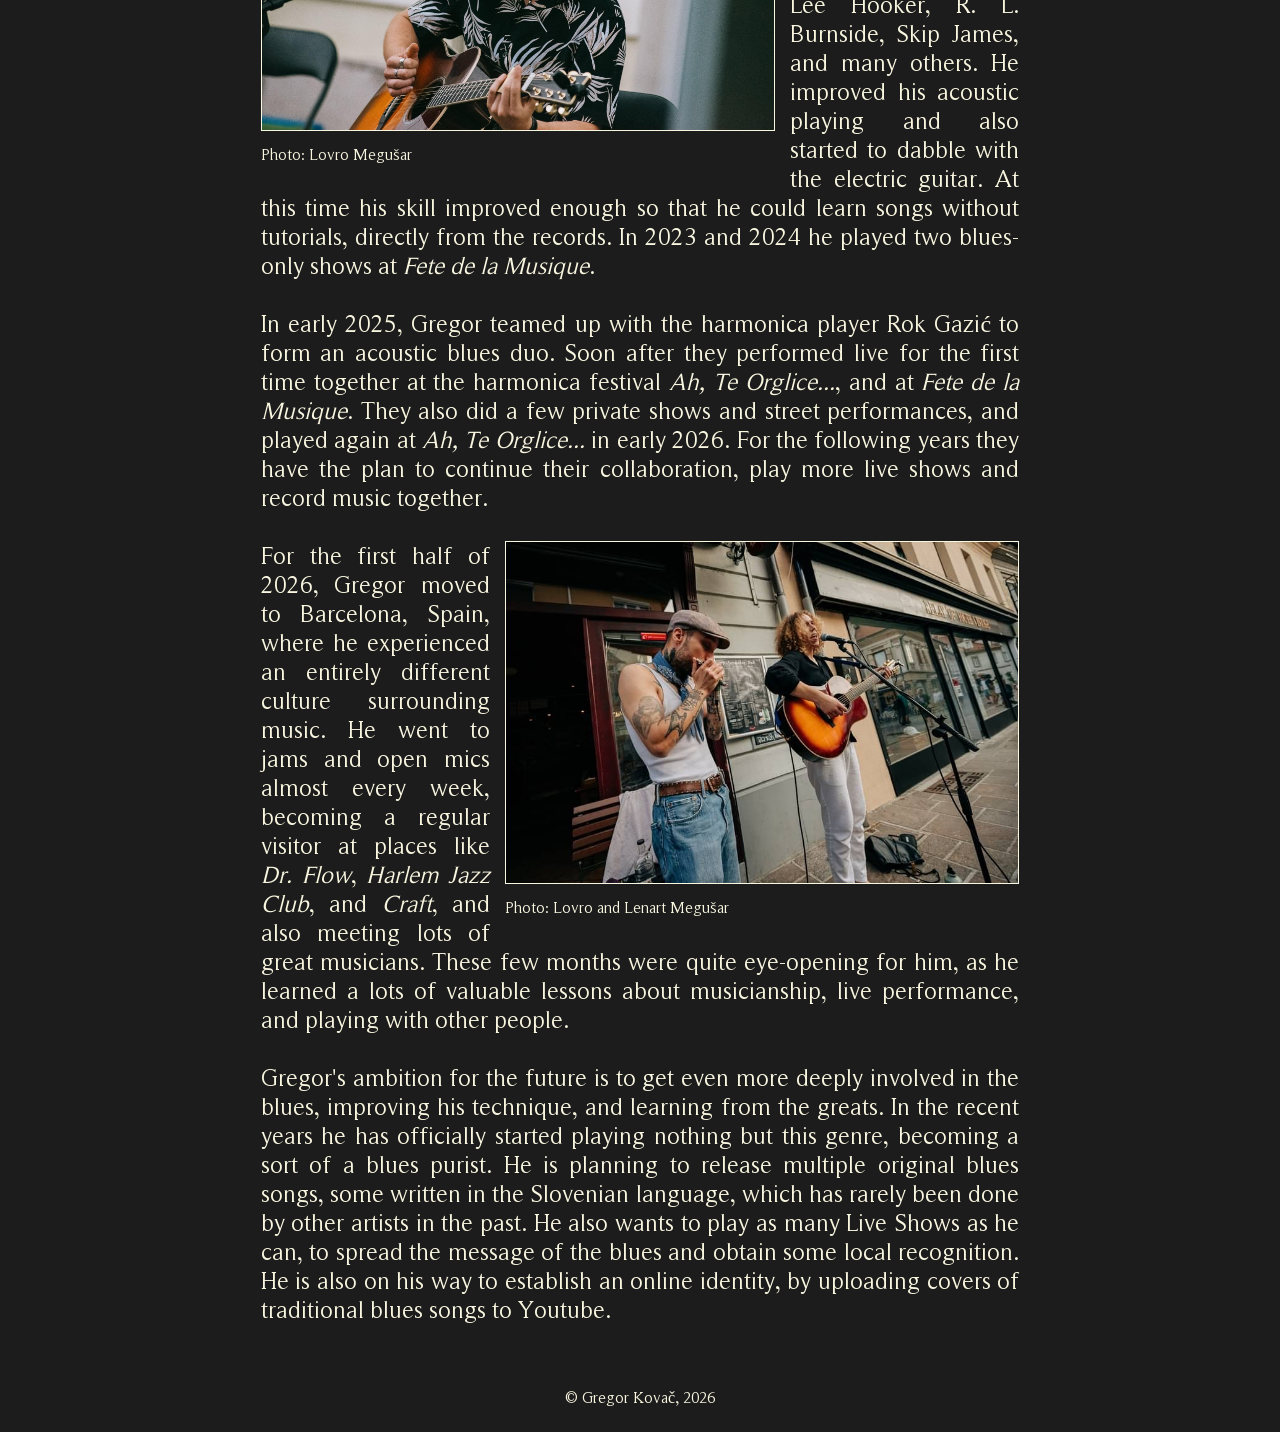
==== commit 83b01e08: "Lessons page" ====
--- a/about.html
+++ b/about.html
@@ -18,6 +18,7 @@
       <a href="about.html" class="page-button page-button-active">About</a>
       <a href="music.html" class="page-button">Music</a>
       <a href="live.html" class="page-button">Live Shows</a>
+      <a href="lessons.html" class="page-button">Lessons</a>
     </div>
     <div class="body-content fade-in delay-3">
       <p>
